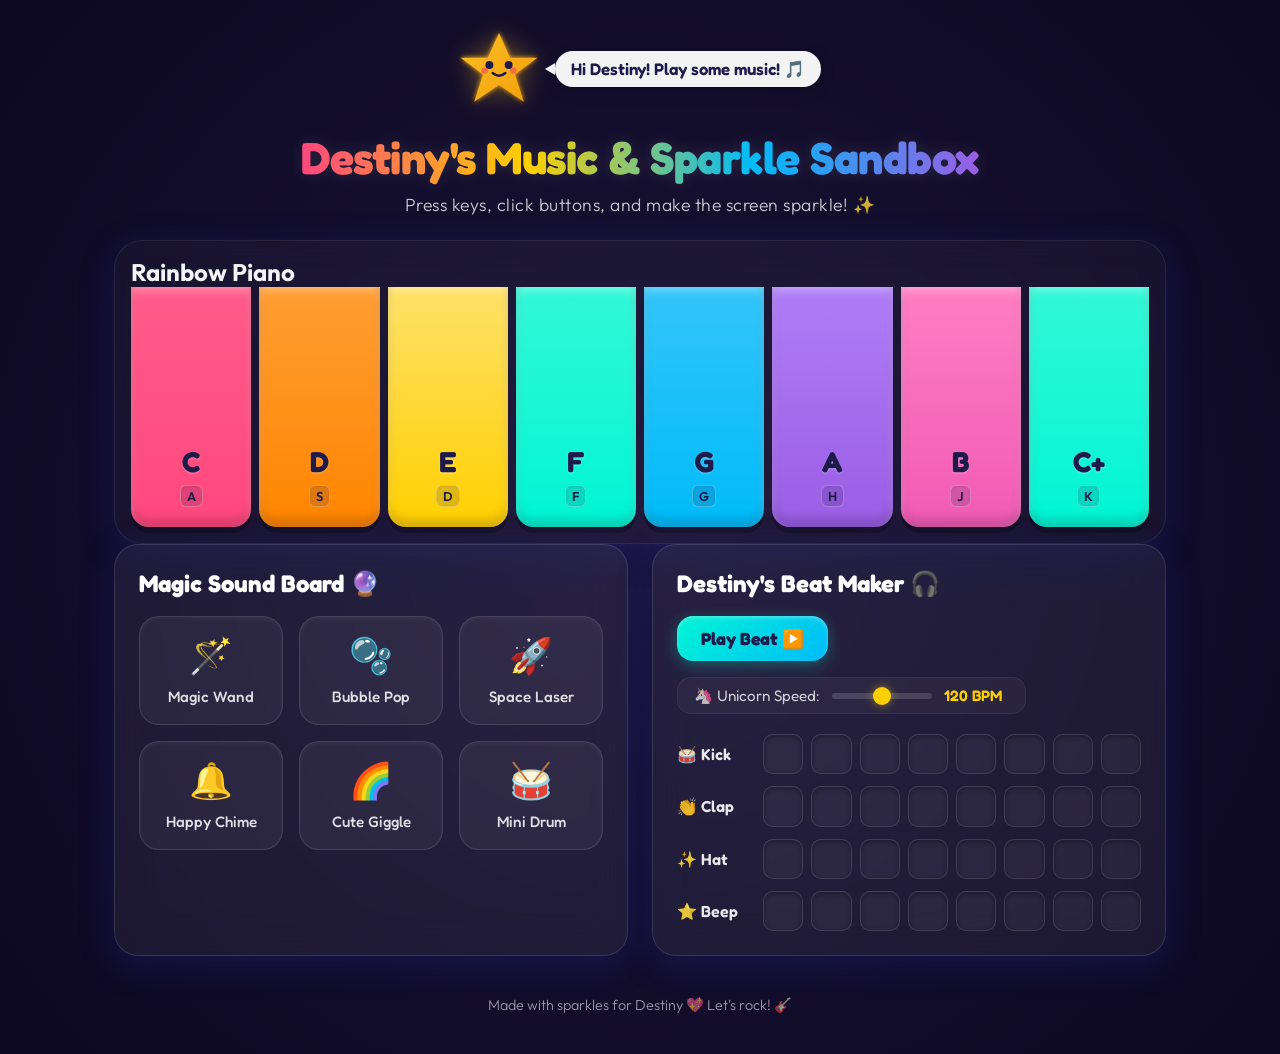
==== index.html @ b35b34e9 "Initial commit for Destiny's Music & Sparkle Sandbox" ====
<!DOCTYPE html>
<html lang="en">
<head>
  <meta charset="UTF-8">
  <meta name="viewport" content="width=device-width, initial-scale=1.0">
  <title>Destiny's Music & Sparkle Sandbox | Magic Sound Playroom</title>
  <meta name="description" content="Play music, create cool beats, and fill the screen with magical sparkles in Destiny's Music & Sparkle Sandbox. Built with love for Destiny.">
  
  <!-- Premium Fonts from Google Fonts -->
  <link rel="preconnect" href="https://fonts.googleapis.com">
  <link rel="preconnect" href="https://fonts.gstatic.com" crossorigin>
  <link href="https://fonts.googleapis.com/css2?family=Fredoka:wght@300..700&family=Outfit:wght@100..900&display=swap" rel="stylesheet">
  
  <link rel="stylesheet" href="index.css">
</head>
<body>
  <!-- Fullscreen Particle Canvas for Sparkles -->
  <canvas id="sparkle-canvas"></canvas>

  <div class="app-container">
    <header class="app-header">
      <div class="mascot-container" id="mascot-container">
        <svg class="mascot-star" viewBox="0 0 100 100" aria-label="Happy Sparkle Star Mascot">
          <!-- Star shape -->
          <polygon points="50,5 64,36 98,36 70,57 81,91 50,70 19,91 30,57 2,36 36,36" fill="url(#star-gradient)" filter="url(#glow)" />
          <!-- Face details -->
          <circle cx="38" cy="45" r="5" fill="#1e1b4b" />
          <circle cx="62" cy="45" r="5" fill="#1e1b4b" />
          <!-- Cheeks -->
          <circle cx="32" cy="52" r="4" fill="#f43f5e" opacity="0.6" />
          <circle cx="68" cy="52" r="4" fill="#f43f5e" opacity="0.6" />
          <!-- Smile -->
          <path d="M 42 55 Q 50 62 58 55" stroke="#1e1b4b" stroke-width="3" stroke-linecap="round" fill="none" />
          
          <!-- Gradients and Glow filter -->
          <defs>
            <linearGradient id="star-gradient" x1="0%" y1="0%" x2="100%" y2="100%">
              <stop offset="0%" stop-color="#fbbf24" />
              <stop offset="100%" stop-color="#f59e0b" />
            </linearGradient>
            <filter id="glow" x="-20%" y="-20%" width="140%" height="140%">
              <feGaussianBlur stdDeviation="3" result="blur" />
              <feComposite in="SourceGraphic" in2="blur" operator="over" />
            </filter>
          </defs>
        </svg>
        <span class="bubble-speech" id="bubble-speech">Hi Destiny! Play some music! 🎵</span>
      </div>
      <h1>Destiny's Music &amp; Sparkle Sandbox</h1>
      <p class="subtitle">Press keys, click buttons, and make the screen sparkle! ✨</p>
    </header>

    <main class="app-main">
      <!-- Section 1: Rainbow Piano -->
      <section class="section-piano" aria-labelledby="piano-heading">
        <h2 id="piano-heading" class="sr-only">Rainbow Piano</h2>
        <div class="piano-keyboard" id="piano-keyboard">
          <button class="piano-key key-c" id="key-c4" data-note="261.63" data-letter="C" aria-label="Play C note">
            <span class="note-name">C</span>
            <kbd class="key-hint">A</kbd>
          </button>
          <button class="piano-key key-d" id="key-d4" data-note="293.66" data-letter="D" aria-label="Play D note">
            <span class="note-name">D</span>
            <kbd class="key-hint">S</kbd>
          </button>
          <button class="piano-key key-e" id="key-e4" data-note="329.63" data-letter="E" aria-label="Play E note">
            <span class="note-name">E</span>
            <kbd class="key-hint">D</kbd>
          </button>
          <button class="piano-key key-f" id="key-f4" data-note="349.23" data-letter="F" aria-label="Play F note">
            <span class="note-name">F</span>
            <kbd class="key-hint">F</kbd>
          </button>
          <button class="piano-key key-g" id="key-g4" data-note="392.00" data-letter="G" aria-label="Play G note">
            <span class="note-name">G</span>
            <kbd class="key-hint">G</kbd>
          </button>
          <button class="piano-key key-a" id="key-a4" data-note="440.00" data-letter="A" aria-label="Play A note">
            <span class="note-name">A</span>
            <kbd class="key-hint">H</kbd>
          </button>
          <button class="piano-key key-b" id="key-b4" data-note="493.88" data-letter="B" aria-label="Play B note">
            <span class="note-name">B</span>
            <kbd class="key-hint">J</kbd>
          </button>
          <button class="piano-key key-c5" id="key-c5" data-note="523.25" data-letter="C+" aria-label="Play C High note">
            <span class="note-name">C+</span>
            <kbd class="key-hint">K</kbd>
          </button>
        </div>
      </section>

      <!-- Grid for Soundboard and Beat Maker -->
      <div class="dashboard-grid">
        <!-- Section 2: Soundboard -->
        <section class="card soundboard-card" aria-labelledby="soundboard-heading">
          <h2 id="soundboard-heading">Magic Sound Board 🔮</h2>
          <div class="soundboard-grid">
            <button class="sound-btn" id="btn-wand" aria-label="Play Magic Wand sound">
              <span class="icon">🪄</span>
              <span class="label">Magic Wand</span>
            </button>
            <button class="sound-btn" id="btn-bubble" aria-label="Play Bubble Pop sound">
              <span class="icon">🫧</span>
              <span class="label">Bubble Pop</span>
            </button>
            <button class="sound-btn" id="btn-laser" aria-label="Play Space Laser sound">
              <span class="icon">🚀</span>
              <span class="label">Space Laser</span>
            </button>
            <button class="sound-btn" id="btn-chime" aria-label="Play Happy Chime sound">
              <span class="icon">🔔</span>
              <span class="label">Happy Chime</span>
            </button>
            <button class="sound-btn" id="btn-giggle" aria-label="Play Cute Giggle sound">
              <span class="icon">🌈</span>
              <span class="label">Cute Giggle</span>
            </button>
            <button class="sound-btn" id="btn-drum" aria-label="Play Mini Drum sound">
              <span class="icon">🥁</span>
              <span class="label">Mini Drum</span>
            </button>
          </div>
        </section>

        <!-- Section 3: Beat Maker -->
        <section class="card sequencer-card" aria-labelledby="sequencer-heading">
          <h2 id="sequencer-heading">Destiny's Beat Maker 🎧</h2>
          <div class="sequencer-controls">
            <button class="play-btn" id="seq-play" aria-label="Play or Pause Beat Maker">Play Beat ▶️</button>
            <div class="tempo-control">
              <label for="seq-tempo">🦄 Unicorn Speed:</label>
              <input type="range" id="seq-tempo" min="60" max="180" value="120" step="5" aria-label="Adjust tempo (BPM)">
              <span class="tempo-display" id="tempo-val">120 BPM</span>
            </div>
          </div>

          <div class="sequencer-grid">
            <div class="seq-row" data-instrument="kick">
              <span class="seq-label">🥁 Kick</span>
              <div class="seq-steps">
                <button class="seq-step" data-step="0" aria-label="Kick step 1"></button>
                <button class="seq-step" data-step="1" aria-label="Kick step 2"></button>
                <button class="seq-step" data-step="2" aria-label="Kick step 3"></button>
                <button class="seq-step" data-step="3" aria-label="Kick step 4"></button>
                <button class="seq-step" data-step="4" aria-label="Kick step 5"></button>
                <button class="seq-step" data-step="5" aria-label="Kick step 6"></button>
                <button class="seq-step" data-step="6" aria-label="Kick step 7"></button>
                <button class="seq-step" data-step="7" aria-label="Kick step 8"></button>
              </div>
            </div>
            <div class="seq-row" data-instrument="clap">
              <span class="seq-label">👏 Clap</span>
              <div class="seq-steps">
                <button class="seq-step" data-step="0" aria-label="Clap step 1"></button>
                <button class="seq-step" data-step="1" aria-label="Clap step 2"></button>
                <button class="seq-step" data-step="2" aria-label="Clap step 3"></button>
                <button class="seq-step" data-step="3" aria-label="Clap step 4"></button>
                <button class="seq-step" data-step="4" aria-label="Clap step 5"></button>
                <button class="seq-step" data-step="5" aria-label="Clap step 6"></button>
                <button class="seq-step" data-step="6" aria-label="Clap step 7"></button>
                <button class="seq-step" data-step="7" aria-label="Clap step 8"></button>
              </div>
            </div>
            <div class="seq-row" data-instrument="hat">
              <span class="seq-label">✨ Hat</span>
              <div class="seq-steps">
                <button class="seq-step" data-step="0" aria-label="Hat step 1"></button>
                <button class="seq-step" data-step="1" aria-label="Hat step 2"></button>
                <button class="seq-step" data-step="2" aria-label="Hat step 3"></button>
                <button class="seq-step" data-step="3" aria-label="Hat step 4"></button>
                <button class="seq-step" data-step="4" aria-label="Hat step 5"></button>
                <button class="seq-step" data-step="5" aria-label="Hat step 6"></button>
                <button class="seq-step" data-step="6" aria-label="Hat step 7"></button>
                <button class="seq-step" data-step="7" aria-label="Hat step 8"></button>
              </div>
            </div>
            <div class="seq-row" data-instrument="beep">
              <span class="seq-label">⭐ Beep</span>
              <div class="seq-steps">
                <button class="seq-step" data-step="0" aria-label="Beep step 1"></button>
                <button class="seq-step" data-step="1" aria-label="Beep step 2"></button>
                <button class="seq-step" data-step="2" aria-label="Beep step 3"></button>
                <button class="seq-step" data-step="3" aria-label="Beep step 4"></button>
                <button class="seq-step" data-step="4" aria-label="Beep step 5"></button>
                <button class="seq-step" data-step="5" aria-label="Beep step 6"></button>
                <button class="seq-step" data-step="6" aria-label="Beep step 7"></button>
                <button class="seq-step" data-step="7" aria-label="Beep step 8"></button>
              </div>
            </div>
          </div>
        </section>
      </div>
    </main>

    <footer class="app-footer">
      <p>Made with sparkles for Destiny 💖 Let's rock! 🎸</p>
    </footer>
  </div>

  <script src="app.js"></script>
</body>
</html>
---- index.css ----
/* CSS Variables for design consistency */
:root {
  --bg-cosmic: radial-gradient(circle at center, #1b1437 0%, #0c0822 100%);
  --panel-glass: rgba(255, 255, 255, 0.06);
  --panel-border: rgba(255, 255, 255, 0.12);
  --panel-glow: 0 8px 32px 0 rgba(31, 38, 135, 0.37);
  --font-title: 'Fredoka', 'Outfit', sans-serif;
  --font-body: 'Outfit', sans-serif;
  
  /* Rainbow Key Colors */
  --color-c: #ff477e;
  --color-d: #ff8500;
  --color-e: #ffd000;
  --color-f: #00f5d4;
  --color-g: #00bbf9;
  --color-a: #9b5de5;
  --color-b: #f15bb5;
  --color-c5: #00f5d4;
}

/* Reset and base styles */
* {
  box-sizing: border-box;
  margin: 0;
  padding: 0;
}

body {
  font-family: var(--font-body);
  background: var(--bg-cosmic);
  color: #f3f4f6;
  min-height: 100vh;
  overflow-x: hidden;
  display: flex;
  justify-content: center;
  align-items: center;
  position: relative;
  user-select: none;
}

/* Fullscreen Canvas Overlay for Sparkles */
#sparkle-canvas {
  position: fixed;
  top: 0;
  left: 0;
  width: 100%;
  height: 100%;
  pointer-events: none;
  z-index: 1000; /* Over everything so sparkles cover the UI */
}

/* App Main Container */
.app-container {
  width: 100%;
  max-width: 1100px;
  padding: 24px;
  display: flex;
  flex-direction: column;
  gap: 24px;
  position: relative;
  z-index: 10;
}

/* Header & Mascot styling */
.app-header {
  text-align: center;
  display: flex;
  flex-direction: column;
  align-items: center;
  gap: 8px;
}

.mascot-container {
  display: flex;
  align-items: center;
  justify-content: center;
  gap: 16px;
  position: relative;
  height: 90px;
  margin-bottom: 8px;
}

.mascot-star {
  width: 80px;
  height: 80px;
  cursor: pointer;
  animation: float 4s ease-in-out infinite;
  filter: drop-shadow(0 0 12px rgba(251, 191, 36, 0.4));
  transition: transform 0.2s cubic-bezier(0.175, 0.885, 0.32, 1.275);
}

.mascot-star:hover {
  transform: scale(1.15) rotate(15deg);
}

.mascot-star:active {
  transform: scale(0.95);
}

.bubble-speech {
  background: rgba(255, 255, 255, 0.95);
  color: #1e1b4b;
  padding: 8px 16px;
  border-radius: 18px;
  font-family: var(--font-title);
  font-weight: 600;
  font-size: 1.05rem;
  box-shadow: 0 4px 15px rgba(0, 0, 0, 0.2);
  position: relative;
  animation: float 4s ease-in-out infinite alternate;
  animation-delay: 0.5s;
}

.bubble-speech::after {
  content: '';
  position: absolute;
  left: -10px;
  top: 50%;
  transform: translateY(-50%);
  border-width: 6px 10px 6px 0;
  border-style: solid;
  border-color: transparent rgba(255, 255, 255, 0.95) transparent transparent;
}

.app-header h1 {
  font-family: var(--font-title);
  font-size: 2.8rem;
  font-weight: 700;
  background: linear-gradient(to right, #ff477e, #ffd000, #00bbf9, #9b5de5);
  -webkit-background-clip: text;
  -webkit-text-fill-color: transparent;
  filter: drop-shadow(0 0 8px rgba(255, 255, 255, 0.1));
  letter-spacing: -0.5px;
}

.subtitle {
  font-size: 1.1rem;
  opacity: 0.8;
  letter-spacing: 0.5px;
  font-weight: 300;
}

/* Glassmorphism Cards */
.card {
  background: var(--panel-glass);
  backdrop-filter: blur(20px);
  -webkit-backdrop-filter: blur(20px);
  border: 1px solid var(--panel-border);
  box-shadow: var(--panel-glow);
  border-radius: 24px;
  padding: 24px;
  transition: transform 0.3s ease, border-color 0.3s ease;
}

.card:hover {
  border-color: rgba(255, 255, 255, 0.2);
}

.card h2 {
  font-family: var(--font-title);
  font-size: 1.5rem;
  margin-bottom: 18px;
  color: #ffffff;
  display: flex;
  align-items: center;
  gap: 8px;
}

/* SECTION 1: Rainbow Piano styling */
.section-piano {
  background: rgba(255, 255, 255, 0.03);
  backdrop-filter: blur(15px);
  -webkit-backdrop-filter: blur(15px);
  border: 1px solid rgba(255, 255, 255, 0.08);
  border-radius: 28px;
  padding: 16px;
  box-shadow: var(--panel-glow);
}

.piano-keyboard {
  display: flex;
  gap: 8px;
  width: 100%;
  height: 240px;
  perspective: 800px;
}

.piano-key {
  flex: 1;
  border: none;
  border-radius: 0 0 18px 18px;
  position: relative;
  display: flex;
  flex-direction: column;
  justify-content: flex-end;
  align-items: center;
  padding-bottom: 20px;
  cursor: pointer;
  transition: transform 0.15s cubic-bezier(0.175, 0.885, 0.32, 1.275), box-shadow 0.15s ease, background 0.2s ease;
  transform-origin: top;
  box-shadow: 
    0 6px 0 rgba(0, 0, 0, 0.25),
    inset 0 -8px 10px rgba(0, 0, 0, 0.15),
    inset 0 4px 8px rgba(255, 255, 255, 0.3);
}

/* Individual Piano Key Color Configurations */
.key-c { background: linear-gradient(to bottom, #ff5c8a, var(--color-c)); }
.key-d { background: linear-gradient(to bottom, #ff9e33, var(--color-d)); }
.key-e { background: linear-gradient(to bottom, #ffe169, var(--color-e)); }
.key-f { background: linear-gradient(to bottom, #33f8d7, var(--color-f)); }
.key-g { background: linear-gradient(to bottom, #33c5f9, var(--color-g)); }
.key-a { background: linear-gradient(to bottom, #af7df7, var(--color-a)); }
.key-b { background: linear-gradient(to bottom, #ff7dc3, var(--color-b)); }
.key-c5 { background: linear-gradient(to bottom, #33f8d7, var(--color-c5)); }

.piano-key:hover {
  transform: translateY(2px) scale(0.99);
  box-shadow: 
    0 4px 0 rgba(0, 0, 0, 0.25),
    inset 0 -6px 8px rgba(0, 0, 0, 0.2),
    inset 0 4px 8px rgba(255, 255, 255, 0.4);
}

.piano-key:active, .piano-key.active {
  transform: translateY(8px) rotateX(-5deg);
  box-shadow: 
    0 0 0 rgba(0, 0, 0, 0.2),
    inset 0 -2px 5px rgba(0, 0, 0, 0.3),
    inset 0 2px 4px rgba(0, 0, 0, 0.5),
    0 0 25px currentColor;
  filter: brightness(1.1);
}

/* Key names and hints */
.note-name {
  font-family: var(--font-title);
  font-size: 1.8rem;
  font-weight: 700;
  color: #1e1b4b;
  text-shadow: 0 1px 2px rgba(255, 255, 255, 0.3);
}

.key-hint {
  display: block;
  margin-top: 6px;
  background: rgba(30, 27, 75, 0.15);
  color: #1e1b4b;
  font-family: var(--font-body);
  font-size: 0.8rem;
  font-weight: 600;
  padding: 2px 6px;
  border-radius: 6px;
  border: 1px solid rgba(255, 255, 255, 0.25);
  box-shadow: inset 0 1px 2px rgba(0, 0, 0, 0.05);
}

/* Grid layout for Dashboard */
.dashboard-grid {
  display: grid;
  grid-template-columns: 1fr 1fr;
  gap: 24px;
}

@media (max-width: 850px) {
  .dashboard-grid {
    grid-template-columns: 1fr;
  }
}

/* SECTION 2: Soundboard Styling */
.soundboard-grid {
  display: grid;
  grid-template-columns: repeat(3, 1fr);
  gap: 16px;
}

.sound-btn {
  background: rgba(255, 255, 255, 0.05);
  border: 1px solid var(--panel-border);
  border-radius: 20px;
  padding: 18px 12px;
  cursor: pointer;
  display: flex;
  flex-direction: column;
  align-items: center;
  justify-content: center;
  gap: 10px;
  transition: transform 0.2s cubic-bezier(0.175, 0.885, 0.32, 1.275), background 0.3s ease, border-color 0.3s ease, box-shadow 0.3s ease;
  box-shadow: inset 0 2px 4px rgba(255, 255, 255, 0.05);
}

.sound-btn .icon {
  font-size: 2.2rem;
  transition: transform 0.2s ease;
}

.sound-btn .label {
  font-family: var(--font-title);
  font-size: 0.95rem;
  font-weight: 500;
  color: rgba(255, 255, 255, 0.85);
  text-align: center;
}

.sound-btn:hover {
  background: rgba(255, 255, 255, 0.1);
  border-color: rgba(255, 255, 255, 0.3);
  transform: translateY(-4px);
  box-shadow: 0 8px 20px rgba(0, 0, 0, 0.2), 0 0 15px rgba(255, 255, 255, 0.05);
}

.sound-btn:hover .icon {
  transform: scale(1.2) rotate(8deg);
}

.sound-btn:active, .sound-btn.active {
  transform: translateY(1px) scale(0.96);
  background: rgba(255, 255, 255, 0.18);
  border-color: rgba(255, 255, 255, 0.5);
  box-shadow: inset 0 2px 5px rgba(0, 0, 0, 0.2), 0 0 18px currentColor;
}

/* Color glowing overrides for Sound Board buttons when active */
#btn-wand.active { color: #ffe600; text-shadow: 0 0 10px #ffe600; }
#btn-bubble.active { color: #00ffcc; text-shadow: 0 0 10px #00ffcc; }
#btn-laser.active { color: #ff3366; text-shadow: 0 0 10px #ff3366; }
#btn-chime.active { color: #33ccff; text-shadow: 0 0 10px #33ccff; }
#btn-giggle.active { color: #ff99ff; text-shadow: 0 0 10px #ff99ff; }
#btn-drum.active { color: #ff9933; text-shadow: 0 0 10px #ff9933; }

/* SECTION 3: Sequencer Beat Maker styling */
.sequencer-controls {
  display: flex;
  align-items: center;
  justify-content: space-between;
  margin-bottom: 20px;
  gap: 16px;
  flex-wrap: wrap;
}

.play-btn {
  background: linear-gradient(135deg, #00f5d4, #00bbf9);
  color: #1e1b4b;
  font-family: var(--font-title);
  font-size: 1.1rem;
  font-weight: 700;
  border: none;
  border-radius: 16px;
  padding: 12px 24px;
  cursor: pointer;
  box-shadow: 0 4px 15px rgba(0, 245, 212, 0.3), inset 0 2px 4px rgba(255, 255, 255, 0.3);
  transition: transform 0.2s cubic-bezier(0.175, 0.885, 0.32, 1.275), box-shadow 0.2s ease, filter 0.2s ease;
}

.play-btn:hover {
  transform: translateY(-2px);
  box-shadow: 0 6px 20px rgba(0, 245, 212, 0.4), inset 0 2px 4px rgba(255, 255, 255, 0.4);
}

.play-btn:active {
  transform: translateY(1px);
  box-shadow: 0 2px 8px rgba(0, 245, 212, 0.2);
}

.play-btn.playing {
  background: linear-gradient(135deg, #f15bb5, #ff477e);
  color: #ffffff;
  box-shadow: 0 4px 15px rgba(241, 91, 181, 0.3);
}

.tempo-control {
  display: flex;
  align-items: center;
  gap: 12px;
  background: rgba(255, 255, 255, 0.04);
  padding: 8px 16px;
  border-radius: 14px;
  border: 1px solid rgba(255, 255, 255, 0.06);
}

.tempo-control label {
  font-family: var(--font-title);
  font-size: 0.95rem;
  color: rgba(255, 255, 255, 0.8);
}

/* Styles custom slider input range */
.tempo-control input[type="range"] {
  -webkit-appearance: none;
  width: 100px;
  background: rgba(255, 255, 255, 0.15);
  height: 6px;
  border-radius: 3px;
  outline: none;
}

.tempo-control input[type="range"]::-webkit-slider-thumb {
  -webkit-appearance: none;
  width: 18px;
  height: 18px;
  border-radius: 50%;
  background: #ffd000;
  cursor: pointer;
  box-shadow: 0 0 10px rgba(255, 208, 0, 0.5);
  transition: transform 0.1s ease;
}

.tempo-control input[type="range"]::-webkit-slider-thumb:hover {
  transform: scale(1.2);
}

.tempo-display {
  font-family: var(--font-title);
  font-size: 0.95rem;
  color: #ffd000;
  font-weight: 600;
  min-width: 65px;
}

/* Sequencer Grid */
.sequencer-grid {
  display: flex;
  flex-direction: column;
  gap: 12px;
}

.seq-row {
  display: flex;
  align-items: center;
  gap: 16px;
}

.seq-label {
  font-family: var(--font-title);
  font-weight: 600;
  width: 70px;
  font-size: 1rem;
  color: rgba(255, 255, 255, 0.9);
}

.seq-steps {
  display: grid;
  grid-template-columns: repeat(8, 1fr);
  gap: 8px;
  flex: 1;
}

/* Sequencer Steps buttons resembling gems */
.seq-step {
  aspect-ratio: 1 / 1;
  background: rgba(255, 255, 255, 0.05);
  border: 1.5px solid rgba(255, 255, 255, 0.1);
  border-radius: 10px;
  cursor: pointer;
  transition: all 0.15s cubic-bezier(0.175, 0.885, 0.32, 1.15);
  box-shadow: inset 0 2px 4px rgba(0, 0, 0, 0.3);
}

.seq-step:hover {
  background: rgba(255, 255, 255, 0.12);
  border-color: rgba(255, 255, 255, 0.25);
  transform: scale(1.05);
}

/* Active gem buttons by row (instrument type) */
.seq-row[data-instrument="kick"] .seq-step.active {
  background: radial-gradient(circle, #ff8500, #b24d00);
  border-color: #ffaa33;
  box-shadow: 0 0 12px rgba(255, 133, 0, 0.6), inset 0 1px 2px rgba(255, 255, 255, 0.5);
}

.seq-row[data-instrument="clap"] .seq-step.active {
  background: radial-gradient(circle, #ff477e, #b21e48);
  border-color: #ff7aa0;
  box-shadow: 0 0 12px rgba(255, 71, 126, 0.6), inset 0 1px 2px rgba(255, 255, 255, 0.5);
}

.seq-row[data-instrument="hat"] .seq-step.active {
  background: radial-gradient(circle, #ffd000, #b28c00);
  border-color: #ffe066;
  box-shadow: 0 0 12px rgba(255, 208, 0, 0.6), inset 0 1px 2px rgba(255, 255, 255, 0.5);
}

.seq-row[data-instrument="beep"] .seq-step.active {
  background: radial-gradient(circle, #00bbf9, #0077b2);
  border-color: #66d9ff;
  box-shadow: 0 0 12px rgba(0, 187, 249, 0.6), inset 0 1px 2px rgba(255, 255, 255, 0.5);
}

/* Playing Head Sweep indicators */
.seq-step.playing-head {
  border-color: rgba(255, 255, 255, 0.7);
  box-shadow: 0 0 8px rgba(255, 255, 255, 0.4);
  transform: scale(0.95);
}

.seq-step.active.playing-head {
  transform: scale(1.1);
  filter: brightness(1.3);
}

/* Footer Styling */
.app-footer {
  text-align: center;
  font-size: 0.9rem;
  opacity: 0.6;
  padding: 16px 0;
  font-weight: 300;
}

/* Float Animations for Mascot & Speeches */
@keyframes float {
  0% { transform: translateY(0px); }
  50% { transform: translateY(-8px); }
  100% { transform: translateY(0px); }
}

/* Screen Size adjustments for layout items */
@media (max-width: 550px) {
  .app-header h1 {
    font-size: 2rem;
  }
  
  .piano-keyboard {
    height: 180px;
    gap: 4px;
  }
  
  .note-name {
    font-size: 1.2rem;
  }
  
  .key-hint {
    display: none; /* Hide keyboard shortcut hints on small screens */
  }
  
  .soundboard-grid {
    grid-template-columns: 1fr 1fr;
  }
  
  .seq-label {
    width: 50px;
    font-size: 0.85rem;
  }
}
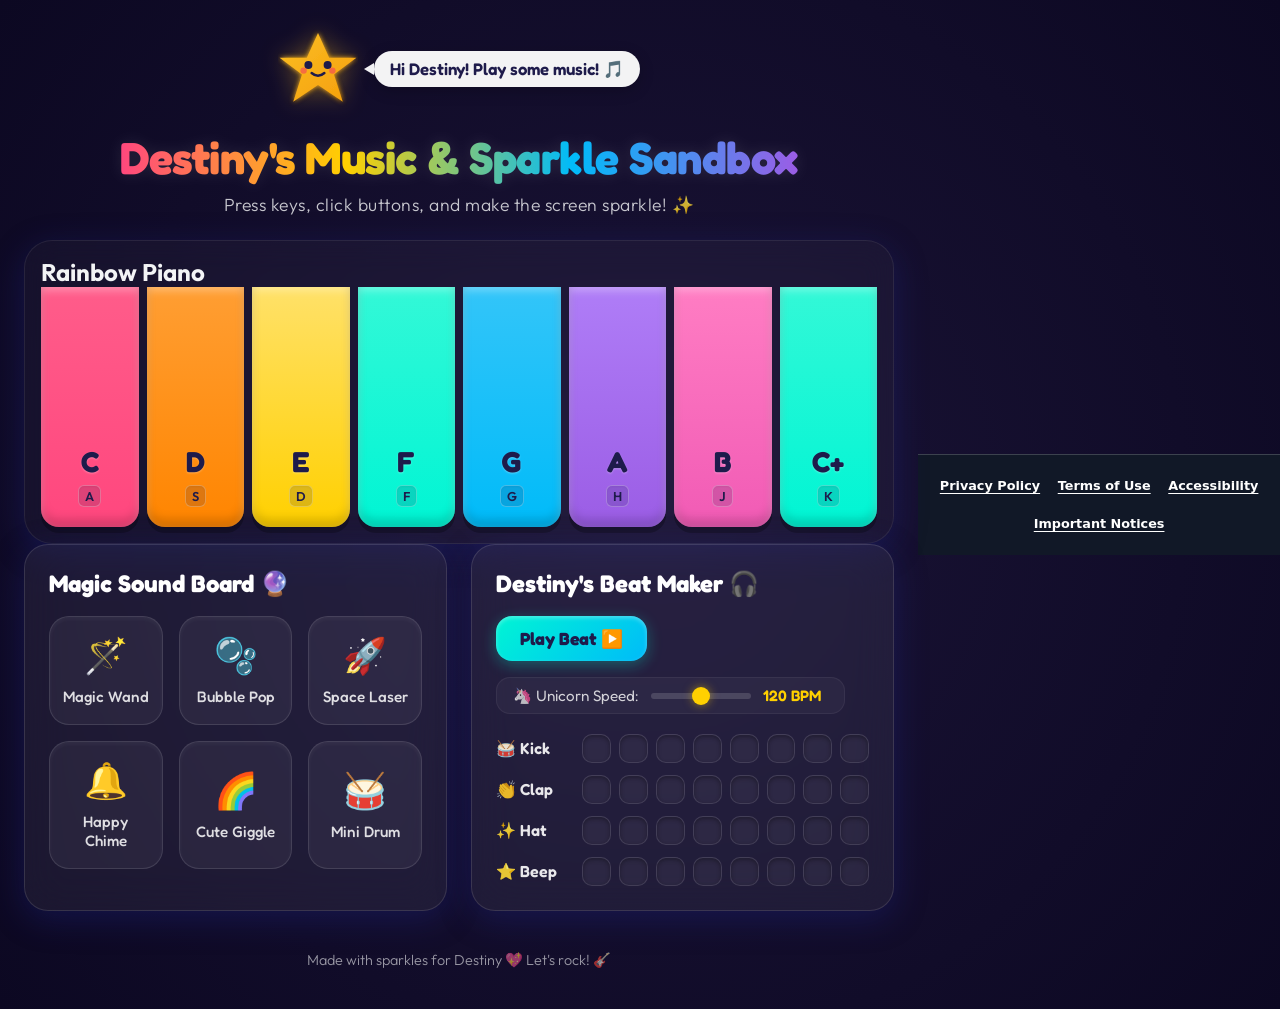
==== commit 7bfebc5a: "Add legal and accessibility baseline" ====
--- a/index.html
+++ b/index.html
@@ -199,5 +199,13 @@
   </div>
 
   <script src="app.js"></script>
+
+  <!-- fleet-legal-links: stable policy links -->
+  <nav id="fleet-legal-links" aria-label="Legal and accessibility" style="display:flex;flex-wrap:wrap;justify-content:center;gap:.25rem 1.1rem;padding:.9rem 1rem;background:#111827;color:#fff;border-top:1px solid rgba(255,255,255,.18);font:600 .8rem/1.5 system-ui,-apple-system,BlinkMacSystemFont,Segoe UI,sans-serif">
+    <a href="/legal.html#privacy" style="color:inherit;padding:.45rem 0;text-decoration:underline;text-underline-offset:.2em">Privacy Policy</a>
+    <a href="/legal.html#terms" style="color:inherit;padding:.45rem 0;text-decoration:underline;text-underline-offset:.2em">Terms of Use</a>
+    <a href="/legal.html#accessibility" style="color:inherit;padding:.45rem 0;text-decoration:underline;text-underline-offset:.2em">Accessibility</a>
+    <a href="/legal.html#notices" style="color:inherit;padding:.45rem 0;text-decoration:underline;text-underline-offset:.2em">Important Notices</a>
+  </nav>
 </body>
 </html>
